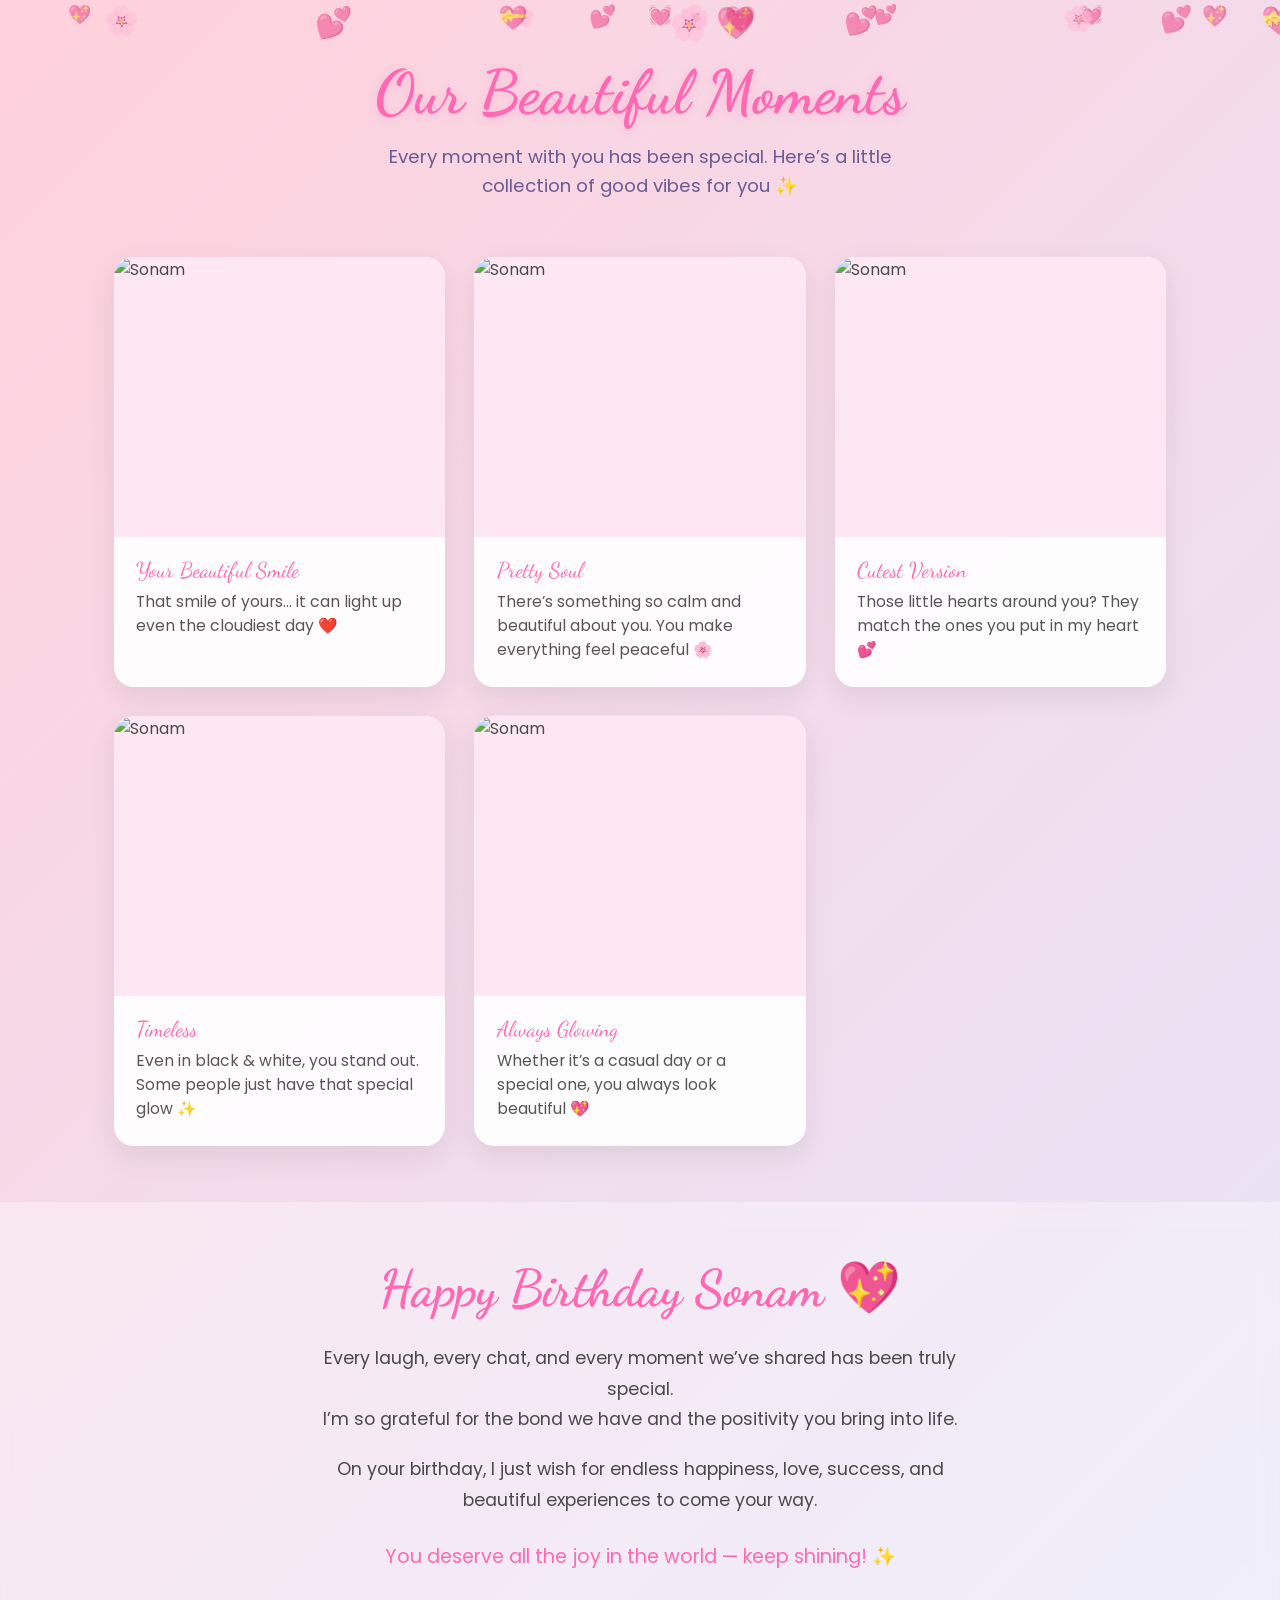
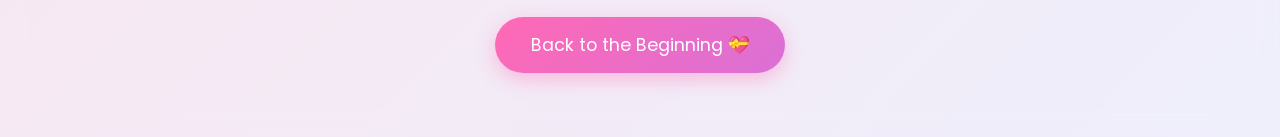
==== memories.html @ 36e0aed3 "Add files via upload" ====
<!DOCTYPE html>
<html lang="en">
<head>
    <meta charset="UTF-8">
    <meta name="viewport" content="width=device-width, initial-scale=1.0">
    <title>Beautiful Memories - Sonam ✨</title>
    <script src="https://cdnjs.cloudflare.com/ajax/libs/gsap/3.12.5/gsap.min.js"></script>
    <link href="https://fonts.googleapis.com/css2?family=Pacifico&family=Poppins:wght@300;400;500;600&family=Dancing+Script:wght@600;700&display=swap" rel="stylesheet">
    <style>
        * { margin: 0; padding: 0; box-sizing: border-box; }

        body {
            min-height: 100vh;
            background: linear-gradient(135deg, #ffd1dc 0%, #e6e6fa 25%, #ffefd5 50%, #e6e6fa 75%, #ffd1dc 100%);
            background-size: 400% 400%;
            animation: gradientFlow 18s ease infinite;
            font-family: 'Poppins', sans-serif;
            color: #4a4a4a;
            overflow-x: hidden;
        }

        @keyframes gradientFlow {
            0% { background-position: 0% 50%; }
            50% { background-position: 100% 50%; }
            100% { background-position: 0% 50%; }
        }

        .floating-hearts {
            position: fixed;
            inset: 0;
            pointer-events: none;
            z-index: 1;
        }

        .heart {
            position: absolute;
            font-size: 1.4rem;
            opacity: 0.6;
            animation: floatUp linear infinite;
        }

        @keyframes floatUp {
            0% { transform: translateY(100vh) rotate(0deg); opacity: 0; }
            10% { opacity: 0.7; }
            90% { opacity: 0.6; }
            100% { transform: translateY(-10vh) rotate(360deg); opacity: 0; }
        }

        .welcome {
            text-align: center;
            padding: 3.5rem 1.5rem 2rem;
            position: relative;
            z-index: 5;
        }

        .welcome h1 {
            font-family: 'Dancing Script', cursive;
            font-size: clamp(2.5rem, 6vw, 3.8rem);
            color: #ff69b4;
            text-shadow: 0 2px 10px rgba(255, 105, 180, 0.25);
            margin-bottom: 0.8rem;
        }

        .welcome p {
            font-size: 1.15rem;
            max-width: 560px;
            margin: 0 auto;
            line-height: 1.6;
            color: #6b5b95;
        }

        .memory-grid {
            max-width: 1100px;
            margin: 0 auto;
            padding: 1.5rem;
            display: grid;
            grid-template-columns: repeat(auto-fit, minmax(280px, 1fr));
            gap: 1.8rem;
            position: relative;
            z-index: 5;
        }

        .memory-card {
            background: rgba(255, 255, 255, 0.92);
            border-radius: 20px;
            overflow: hidden;
            box-shadow: 0 10px 30px rgba(0,0,0,0.08);
            transition: all 0.4s cubic-bezier(0.4, 0, 0.2, 1);
        }

        .memory-card:hover {
            transform: translateY(-10px) scale(1.02);
            box-shadow: 0 18px 40px rgba(255, 105, 180, 0.18);
        }

        .memory-img {
            width: 100%;
            height: 280px;
            object-fit: cover;
            display: block;
            background: #fce7f3;
        }

        .memory-content {
            padding: 1.3rem 1.4rem 1.5rem;
        }

        .memory-date {
            font-family: 'Dancing Script', cursive;
            color: #ff69b4;
            font-size: 1.35rem;
            margin-bottom: 0.4rem;
        }

        .memory-caption {
            font-size: 0.98rem;
            line-height: 1.55;
            color: #555;
        }

        .final-message {
            text-align: center;
            padding: 3.5rem 1.5rem 4rem;
            margin-top: 2rem;
            background: rgba(255, 255, 255, 0.35);
            backdrop-filter: blur(12px);
            position: relative;
            z-index: 5;
        }

        .final-message h2 {
            font-family: 'Dancing Script', cursive;
            font-size: clamp(2.2rem, 5vw, 3.2rem);
            color: #ff69b4;
            margin-bottom: 1.5rem;
            animation: heartbeat 2.2s ease-in-out infinite;
        }

        @keyframes heartbeat {
            0%, 100% { transform: scale(1); }
            50% { transform: scale(1.06); }
        }

        .final-message p {
            font-size: 1.1rem;
            max-width: 680px;
            margin: 0 auto 1.2rem;
            line-height: 1.75;
            color: #4a4a4a;
        }

        .back-btn {
            display: inline-block;
            margin-top: 1.5rem;
            padding: 0.95rem 2.2rem;
            background: linear-gradient(135deg, #ff69b4, #da70d6);
            color: white;
            border: none;
            border-radius: 50px;
            font-size: 1.1rem;
            font-family: 'Poppins', sans-serif;
            text-decoration: none;
            box-shadow: 0 6px 20px rgba(255, 105, 180, 0.4);
            transition: all 0.3s ease;
        }

        .back-btn:hover {
            transform: translateY(-4px);
            box-shadow: 0 10px 28px rgba(255, 105, 180, 0.55);
        }

        @media (max-width: 600px) {
            .memory-grid {
                grid-template-columns: 1fr;
            }
            .memory-img {
                height: 320px;
            }
        }
    </style>
</head>
<body>
    <div class="floating-hearts" id="hearts"></div>

    <section class="welcome">
        <h1>Our Beautiful Moments</h1>
        <p>Every moment with you has been special. Here’s a little collection of good vibes for you ✨</p>
    </section>

    <div class="memory-grid">
        <div class="memory-card">
            <img src="photos/photo1.jpg" alt="Sonam" class="memory-img">
            <div class="memory-content">
                <div class="memory-date">Your Beautiful Smile</div>
                <div class="memory-caption">That smile of yours… it can light up even the cloudiest day ❤️</div>
            </div>
        </div>

        <div class="memory-card">
            <img src="photos/photo2.jpg" alt="Sonam" class="memory-img">
            <div class="memory-content">
                <div class="memory-date">Pretty Soul</div>
                <div class="memory-caption">There’s something so calm and beautiful about you. You make everything feel peaceful 🌸</div>
            </div>
        </div>

        <div class="memory-card">
            <img src="photos/photo3.jpg" alt="Sonam" class="memory-img">
            <div class="memory-content">
                <div class="memory-date">Cutest Version</div>
                <div class="memory-caption">Those little hearts around you? They match the ones you put in my heart 💕</div>
            </div>
        </div>

        <div class="memory-card">
            <img src="photos/photo4.jpg" alt="Sonam" class="memory-img">
            <div class="memory-content">
                <div class="memory-date">Timeless</div>
                <div class="memory-caption">Even in black & white, you stand out. Some people just have that special glow ✨</div>
            </div>
        </div>

        <div class="memory-card">
            <img src="photos/photo5.jpg" alt="Sonam" class="memory-img">
            <div class="memory-content">
                <div class="memory-date">Always Glowing</div>
                <div class="memory-caption">Whether it’s a casual day or a special one, you always look beautiful 💖</div>
            </div>
        </div>
    </div>

    <section class="final-message">
        <h2>Happy Birthday Sonam 💖</h2>
        <p>
            Every laugh, every chat, and every moment we’ve shared has been truly special.<br>
            I’m so grateful for the bond we have and the positivity you bring into life.
        </p>
        <p>
            On your birthday, I just wish for endless happiness, love, success, and beautiful experiences to come your way.
        </p>
        <p style="font-size: 1.2rem; color: #ff69b4; margin-top: 1.5rem;">
            You deserve all the joy in the world — keep shining! ✨
        </p>
        <a href="index.html" class="back-btn">Back to the Beginning 💝</a>
    </section>

    <script>
        // Generate floating hearts
        const heartsContainer = document.getElementById('hearts');
        const heartEmojis = ['💝', '💖', '💗', '💓', '💕', '🌸', '✨'];
        
        for (let i = 0; i < 18; i++) {
            const heart = document.createElement('div');
            heart.className = 'heart';
            heart.textContent = heartEmojis[Math.floor(Math.random() * heartEmojis.length)];
            heart.style.left = Math.random() * 100 + 'vw';
            heart.style.animationDuration = (Math.random() * 8 + 10) + 's';
            heart.style.animationDelay = (Math.random() * 8) + 's';
            heart.style.fontSize = (Math.random() * 1 + 1.1) + 'rem';
            heartsContainer.appendChild(heart);
        }

        // Simple entrance animation
        gsap.from('.welcome', { opacity: 0, y: 30, duration: 1, ease: "power2.out" });
        gsap.from('.memory-card', { 
            opacity: 0, 
            y: 40, 
            duration: 0.8, 
            stagger: 0.12, 
            delay: 0.3,
            ease: "back.out(1.2)" 
        });
    </script>
</body>
</html>
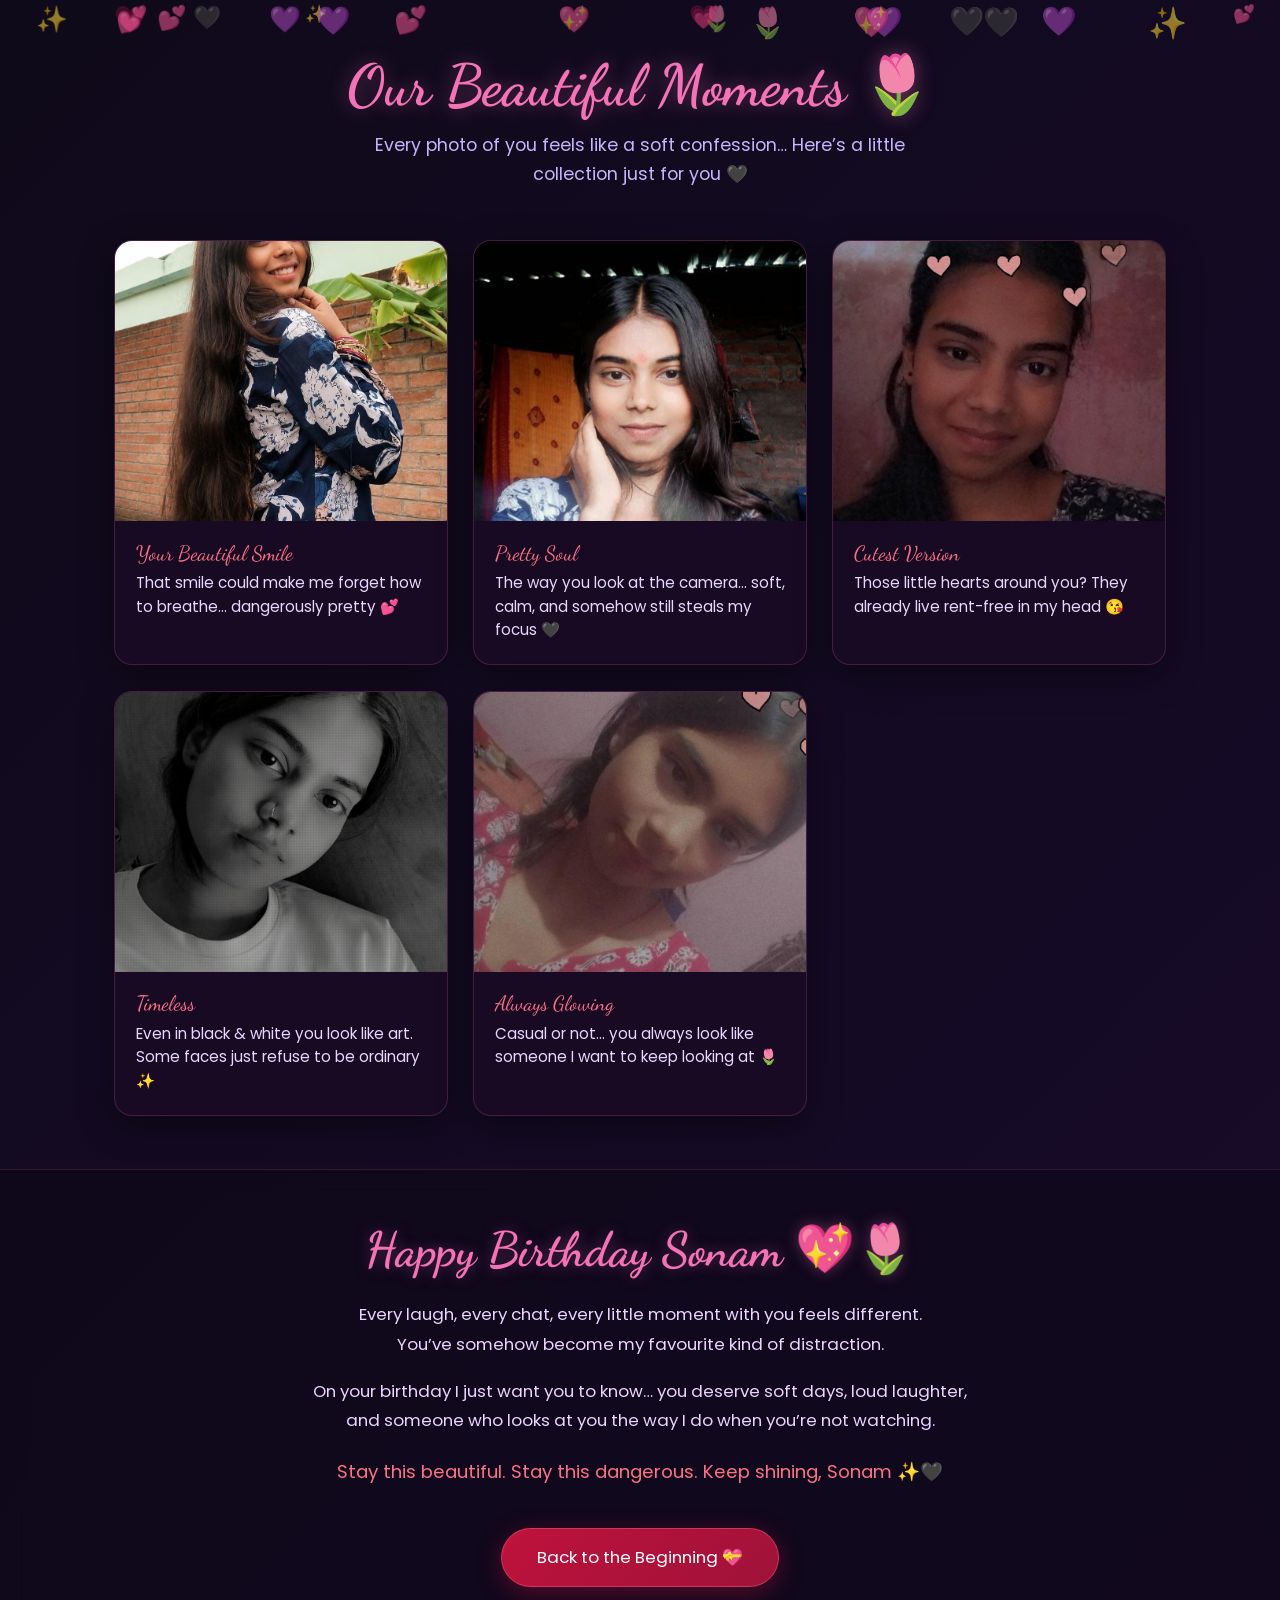
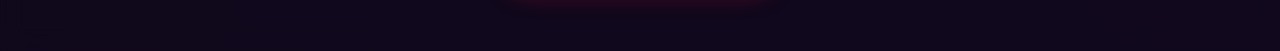
==== commit 03f8973c: "Add files via upload" ====
--- a/memories.html
+++ b/memories.html
@@ -3,7 +3,7 @@
 <head>
     <meta charset="UTF-8">
     <meta name="viewport" content="width=device-width, initial-scale=1.0">
-    <title>Beautiful Memories - Sonam ✨</title>
+    <title>Our Moments - Sonam ✨</title>
     <script src="https://cdnjs.cloudflare.com/ajax/libs/gsap/3.12.5/gsap.min.js"></script>
     <link href="https://fonts.googleapis.com/css2?family=Pacifico&family=Poppins:wght@300;400;500;600&family=Dancing+Script:wght@600;700&display=swap" rel="stylesheet">
     <style>
@@ -11,11 +11,11 @@
 
         body {
             min-height: 100vh;
-            background: linear-gradient(135deg, #ffd1dc 0%, #e6e6fa 25%, #ffefd5 50%, #e6e6fa 75%, #ffd1dc 100%);
+            background: linear-gradient(135deg, #0f0a1a 0%, #1a0b2e 30%, #2d0a1f 60%, #1a0520 100%);
             background-size: 400% 400%;
             animation: gradientFlow 18s ease infinite;
             font-family: 'Poppins', sans-serif;
-            color: #4a4a4a;
+            color: #f3e8ff;
             overflow-x: hidden;
         }
 
@@ -34,39 +34,39 @@
 
         .heart {
             position: absolute;
-            font-size: 1.4rem;
-            opacity: 0.6;
+            font-size: 1.35rem;
+            opacity: 0.55;
             animation: floatUp linear infinite;
         }
 
         @keyframes floatUp {
             0% { transform: translateY(100vh) rotate(0deg); opacity: 0; }
-            10% { opacity: 0.7; }
-            90% { opacity: 0.6; }
+            10% { opacity: 0.6; }
+            90% { opacity: 0.5; }
             100% { transform: translateY(-10vh) rotate(360deg); opacity: 0; }
         }
 
         .welcome {
             text-align: center;
-            padding: 3.5rem 1.5rem 2rem;
+            padding: 3.2rem 1.5rem 1.8rem;
             position: relative;
             z-index: 5;
         }
 
         .welcome h1 {
             font-family: 'Dancing Script', cursive;
-            font-size: clamp(2.5rem, 6vw, 3.8rem);
-            color: #ff69b4;
-            text-shadow: 0 2px 10px rgba(255, 105, 180, 0.25);
-            margin-bottom: 0.8rem;
+            font-size: clamp(2.4rem, 6vw, 3.6rem);
+            color: #f472b6;
+            text-shadow: 0 0 20px rgba(244, 114, 182, 0.4);
+            margin-bottom: 0.7rem;
         }
 
         .welcome p {
-            font-size: 1.15rem;
+            font-size: 1.1rem;
             max-width: 560px;
             margin: 0 auto;
             line-height: 1.6;
-            color: #6b5b95;
+            color: #c4b5fd;
         }
 
         .memory-grid {
@@ -75,22 +75,24 @@
             padding: 1.5rem;
             display: grid;
             grid-template-columns: repeat(auto-fit, minmax(280px, 1fr));
-            gap: 1.8rem;
+            gap: 1.6rem;
             position: relative;
             z-index: 5;
         }
 
         .memory-card {
-            background: rgba(255, 255, 255, 0.92);
-            border-radius: 20px;
+            background: rgba(25, 10, 35, 0.9);
+            border-radius: 18px;
             overflow: hidden;
-            box-shadow: 0 10px 30px rgba(0,0,0,0.08);
+            box-shadow: 0 10px 35px rgba(0,0,0,0.45);
+            border: 1px solid rgba(244, 114, 182, 0.2);
             transition: all 0.4s cubic-bezier(0.4, 0, 0.2, 1);
         }
 
         .memory-card:hover {
-            transform: translateY(-10px) scale(1.02);
-            box-shadow: 0 18px 40px rgba(255, 105, 180, 0.18);
+            transform: translateY(-8px) scale(1.02);
+            box-shadow: 0 18px 45px rgba(190, 18, 60, 0.25);
+            border-color: rgba(244, 114, 182, 0.4);
         }
 
         .memory-img {
@@ -98,84 +100,84 @@
             height: 280px;
             object-fit: cover;
             display: block;
-            background: #fce7f3;
+            opacity: 1 !important;
+            filter: none !important;
         }
 
         .memory-content {
-            padding: 1.3rem 1.4rem 1.5rem;
+            padding: 1.2rem 1.3rem 1.4rem;
         }
 
         .memory-date {
             font-family: 'Dancing Script', cursive;
-            color: #ff69b4;
-            font-size: 1.35rem;
-            margin-bottom: 0.4rem;
+            color: #fb7185;
+            font-size: 1.3rem;
+            margin-bottom: 0.35rem;
         }
 
         .memory-caption {
-            font-size: 0.98rem;
+            font-size: 0.95rem;
             line-height: 1.55;
-            color: #555;
+            color: #e9d5ff;
         }
 
         .final-message {
             text-align: center;
-            padding: 3.5rem 1.5rem 4rem;
-            margin-top: 2rem;
-            background: rgba(255, 255, 255, 0.35);
+            padding: 3.2rem 1.5rem 4rem;
+            margin-top: 1.8rem;
+            background: rgba(15, 8, 25, 0.7);
             backdrop-filter: blur(12px);
             position: relative;
             z-index: 5;
+            border-top: 1px solid rgba(244, 114, 182, 0.15);
         }
 
         .final-message h2 {
             font-family: 'Dancing Script', cursive;
-            font-size: clamp(2.2rem, 5vw, 3.2rem);
-            color: #ff69b4;
-            margin-bottom: 1.5rem;
+            font-size: clamp(2.1rem, 5vw, 3rem);
+            color: #f472b6;
+            margin-bottom: 1.4rem;
             animation: heartbeat 2.2s ease-in-out infinite;
+            text-shadow: 0 0 15px rgba(244, 114, 182, 0.35);
         }
 
         @keyframes heartbeat {
             0%, 100% { transform: scale(1); }
-            50% { transform: scale(1.06); }
+            50% { transform: scale(1.05); }
         }
 
         .final-message p {
-            font-size: 1.1rem;
+            font-size: 1.05rem;
             max-width: 680px;
-            margin: 0 auto 1.2rem;
+            margin: 0 auto 1.1rem;
             line-height: 1.75;
-            color: #4a4a4a;
+            color: #e9d5ff;
         }
 
         .back-btn {
             display: inline-block;
-            margin-top: 1.5rem;
+            margin-top: 1.4rem;
             padding: 0.95rem 2.2rem;
-            background: linear-gradient(135deg, #ff69b4, #da70d6);
+            background: linear-gradient(135deg, #be123c, #9f1239);
             color: white;
-            border: none;
+            border: 1px solid rgba(251, 113, 133, 0.4);
             border-radius: 50px;
-            font-size: 1.1rem;
+            font-size: 1.05rem;
             font-family: 'Poppins', sans-serif;
             text-decoration: none;
-            box-shadow: 0 6px 20px rgba(255, 105, 180, 0.4);
+            box-shadow: 0 6px 25px rgba(190, 18, 60, 0.4);
             transition: all 0.3s ease;
         }
 
         .back-btn:hover {
             transform: translateY(-4px);
-            box-shadow: 0 10px 28px rgba(255, 105, 180, 0.55);
+            background: linear-gradient(135deg, #e11d48, #be123c);
+            box-shadow: 0 10px 30px rgba(190, 18, 60, 0.55);
         }
 
         @media (max-width: 600px) {
-            .memory-grid {
-                grid-template-columns: 1fr;
-            }
-            .memory-img {
-                height: 320px;
-            }
+            .memory-grid { grid-template-columns: 1fr; }
+            .memory-img { height: 320px; }
         }
     </style>
 </head>
@@ -183,91 +185,89 @@
     <div class="floating-hearts" id="hearts"></div>
 
     <section class="welcome">
-        <h1>Our Beautiful Moments</h1>
-        <p>Every moment with you has been special. Here’s a little collection of good vibes for you ✨</p>
+        <h1>Our Beautiful Moments 🌷</h1>
+        <p>Every photo of you feels like a soft confession… Here’s a little collection just for you 🖤</p>
     </section>
 
     <div class="memory-grid">
         <div class="memory-card">
-            <img src="photos/photo1.jpg" alt="Sonam" class="memory-img">
+            <img src="photos/photo1.jpg" alt="Sonam" class="memory-img" loading="eager">
             <div class="memory-content">
                 <div class="memory-date">Your Beautiful Smile</div>
-                <div class="memory-caption">That smile of yours… it can light up even the cloudiest day ❤️</div>
-            </div>
-        </div>
-
-        <div class="memory-card">
-            <img src="photos/photo2.jpg" alt="Sonam" class="memory-img">
+                <div class="memory-caption">That smile could make me forget how to breathe… dangerously pretty 💕</div>
+            </div>
+        </div>
+
+        <div class="memory-card">
+            <img src="photos/photo2.jpg" alt="Sonam" class="memory-img" loading="eager">
             <div class="memory-content">
                 <div class="memory-date">Pretty Soul</div>
-                <div class="memory-caption">There’s something so calm and beautiful about you. You make everything feel peaceful 🌸</div>
-            </div>
-        </div>
-
-        <div class="memory-card">
-            <img src="photos/photo3.jpg" alt="Sonam" class="memory-img">
+                <div class="memory-caption">The way you look at the camera… soft, calm, and somehow still steals my focus 🖤</div>
+            </div>
+        </div>
+
+        <div class="memory-card">
+            <img src="photos/photo3.jpg" alt="Sonam" class="memory-img" loading="eager">
             <div class="memory-content">
                 <div class="memory-date">Cutest Version</div>
-                <div class="memory-caption">Those little hearts around you? They match the ones you put in my heart 💕</div>
-            </div>
-        </div>
-
-        <div class="memory-card">
-            <img src="photos/photo4.jpg" alt="Sonam" class="memory-img">
+                <div class="memory-caption">Those little hearts around you? They already live rent-free in my head 😘</div>
+            </div>
+        </div>
+
+        <div class="memory-card">
+            <img src="photos/photo4.jpg" alt="Sonam" class="memory-img" loading="eager">
             <div class="memory-content">
                 <div class="memory-date">Timeless</div>
-                <div class="memory-caption">Even in black & white, you stand out. Some people just have that special glow ✨</div>
-            </div>
-        </div>
-
-        <div class="memory-card">
-            <img src="photos/photo5.jpg" alt="Sonam" class="memory-img">
+                <div class="memory-caption">Even in black & white you look like art. Some faces just refuse to be ordinary ✨</div>
+            </div>
+        </div>
+
+        <div class="memory-card">
+            <img src="photos/photo5.jpg" alt="Sonam" class="memory-img" loading="eager">
             <div class="memory-content">
                 <div class="memory-date">Always Glowing</div>
-                <div class="memory-caption">Whether it’s a casual day or a special one, you always look beautiful 💖</div>
+                <div class="memory-caption">Casual or not… you always look like someone I want to keep looking at 🌷</div>
             </div>
         </div>
     </div>
 
     <section class="final-message">
-        <h2>Happy Birthday Sonam 💖</h2>
+        <h2>Happy Birthday Sonam 💖🌷</h2>
         <p>
-            Every laugh, every chat, and every moment we’ve shared has been truly special.<br>
-            I’m so grateful for the bond we have and the positivity you bring into life.
+            Every laugh, every chat, every little moment with you feels different.<br>
+            You’ve somehow become my favourite kind of distraction.
         </p>
         <p>
-            On your birthday, I just wish for endless happiness, love, success, and beautiful experiences to come your way.
+            On your birthday I just want you to know… you deserve soft days, loud laughter, and someone who looks at you the way I do when you’re not watching.
         </p>
-        <p style="font-size: 1.2rem; color: #ff69b4; margin-top: 1.5rem;">
-            You deserve all the joy in the world — keep shining! ✨
+        <p style="font-size: 1.15rem; color: #fb7185; margin-top: 1.3rem;">
+            Stay this beautiful. Stay this dangerous. Keep shining, Sonam ✨🖤
         </p>
         <a href="index.html" class="back-btn">Back to the Beginning 💝</a>
     </section>
 
     <script>
-        // Generate floating hearts
         const heartsContainer = document.getElementById('hearts');
-        const heartEmojis = ['💝', '💖', '💗', '💓', '💕', '🌸', '✨'];
+        const heartEmojis = ['🌷', '💖', '💗', '🖤', '💕', '🌹', '💜', '✨'];
         
-        for (let i = 0; i < 18; i++) {
+        for (let i = 0; i < 20; i++) {
             const heart = document.createElement('div');
             heart.className = 'heart';
             heart.textContent = heartEmojis[Math.floor(Math.random() * heartEmojis.length)];
             heart.style.left = Math.random() * 100 + 'vw';
             heart.style.animationDuration = (Math.random() * 8 + 10) + 's';
             heart.style.animationDelay = (Math.random() * 8) + 's';
-            heart.style.fontSize = (Math.random() * 1 + 1.1) + 'rem';
+            heart.style.fontSize = (Math.random() * 0.9 + 1.1) + 'rem';
             heartsContainer.appendChild(heart);
         }
 
-        // Simple entrance animation
         gsap.from('.welcome', { opacity: 0, y: 30, duration: 1, ease: "power2.out" });
         gsap.from('.memory-card', { 
             opacity: 0, 
             y: 40, 
-            duration: 0.8, 
+            duration: 0.75, 
             stagger: 0.12, 
-            delay: 0.3,
+            delay: 0.25,
             ease: "back.out(1.2)" 
         });
     </script>
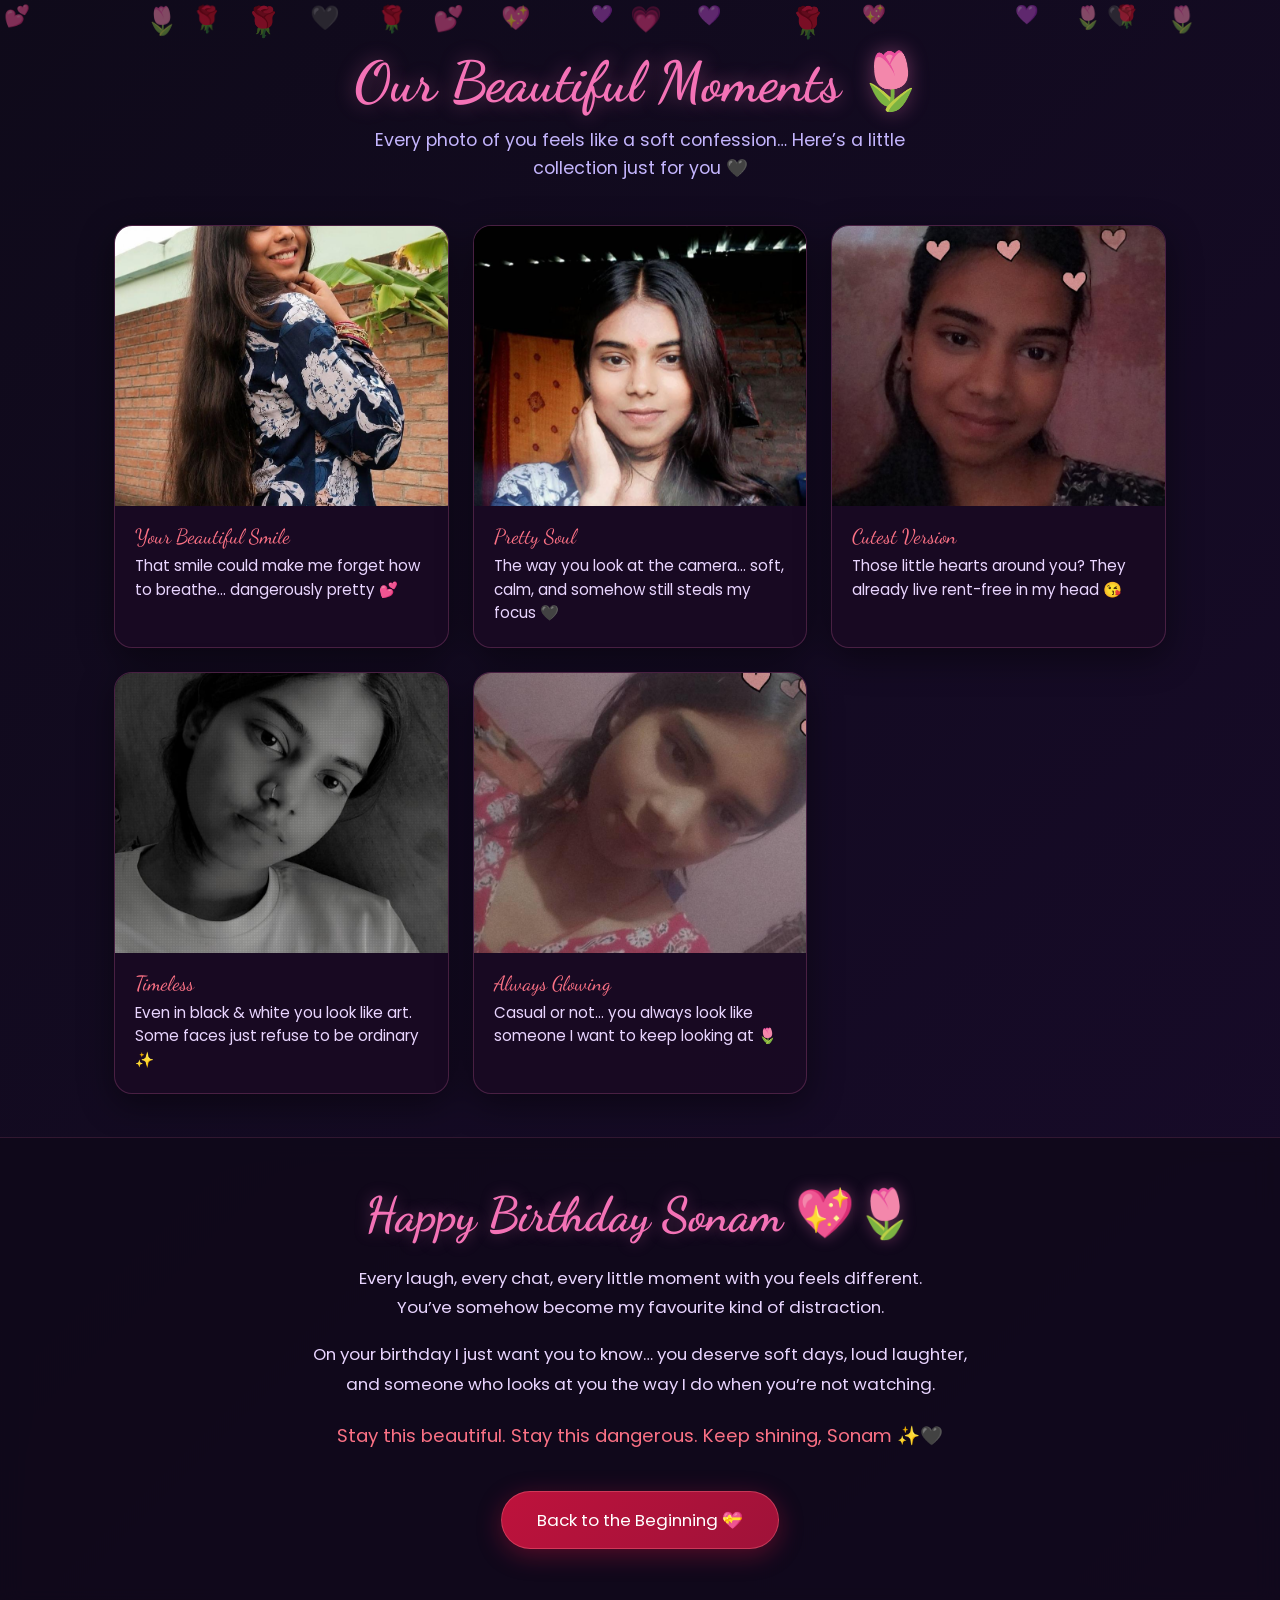
==== commit f4a11608: "Add files via upload" ====
--- a/memories.html
+++ b/memories.html
@@ -35,30 +35,30 @@
         .heart {
             position: absolute;
             font-size: 1.35rem;
-            opacity: 0.55;
+            opacity: 0.5;
             animation: floatUp linear infinite;
         }
 
         @keyframes floatUp {
             0% { transform: translateY(100vh) rotate(0deg); opacity: 0; }
-            10% { opacity: 0.6; }
-            90% { opacity: 0.5; }
+            15% { opacity: 0.55; }
+            85% { opacity: 0.45; }
             100% { transform: translateY(-10vh) rotate(360deg); opacity: 0; }
         }
 
         .welcome {
             text-align: center;
-            padding: 3.2rem 1.5rem 1.8rem;
+            padding: 3rem 1.5rem 1.5rem;
             position: relative;
             z-index: 5;
         }
 
         .welcome h1 {
             font-family: 'Dancing Script', cursive;
-            font-size: clamp(2.4rem, 6vw, 3.6rem);
+            font-size: clamp(2.4rem, 6vw, 3.5rem);
             color: #f472b6;
             text-shadow: 0 0 20px rgba(244, 114, 182, 0.4);
-            margin-bottom: 0.7rem;
+            margin-bottom: 0.6rem;
         }
 
         .welcome p {
@@ -72,26 +72,27 @@
         .memory-grid {
             max-width: 1100px;
             margin: 0 auto;
-            padding: 1.5rem;
+            padding: 1.2rem 1.5rem;
             display: grid;
             grid-template-columns: repeat(auto-fit, minmax(280px, 1fr));
-            gap: 1.6rem;
+            gap: 1.5rem;
             position: relative;
             z-index: 5;
         }
 
         .memory-card {
-            background: rgba(25, 10, 35, 0.9);
+            background: rgba(25, 10, 35, 0.92);
             border-radius: 18px;
             overflow: hidden;
             box-shadow: 0 10px 35px rgba(0,0,0,0.45);
-            border: 1px solid rgba(244, 114, 182, 0.2);
-            transition: all 0.4s cubic-bezier(0.4, 0, 0.2, 1);
+            border: 1px solid rgba(244, 114, 182, 0.22);
+            transition: transform 0.35s ease, box-shadow 0.35s ease;
+            opacity: 1 !important; /* Force visible */
         }
 
         .memory-card:hover {
-            transform: translateY(-8px) scale(1.02);
-            box-shadow: 0 18px 45px rgba(190, 18, 60, 0.25);
+            transform: translateY(-8px);
+            box-shadow: 0 16px 40px rgba(190, 18, 60, 0.28);
             border-color: rgba(244, 114, 182, 0.4);
         }
 
@@ -102,17 +103,18 @@
             display: block;
             opacity: 1 !important;
             filter: none !important;
+            background: #1a0b2e;
         }
 
         .memory-content {
-            padding: 1.2rem 1.3rem 1.4rem;
+            padding: 1.15rem 1.25rem 1.35rem;
         }
 
         .memory-date {
             font-family: 'Dancing Script', cursive;
             color: #fb7185;
-            font-size: 1.3rem;
-            margin-bottom: 0.35rem;
+            font-size: 1.28rem;
+            margin-bottom: 0.3rem;
         }
 
         .memory-caption {
@@ -123,9 +125,9 @@
 
         .final-message {
             text-align: center;
-            padding: 3.2rem 1.5rem 4rem;
-            margin-top: 1.8rem;
-            background: rgba(15, 8, 25, 0.7);
+            padding: 3rem 1.5rem 4rem;
+            margin-top: 1.5rem;
+            background: rgba(15, 8, 25, 0.75);
             backdrop-filter: blur(12px);
             position: relative;
             z-index: 5;
@@ -136,7 +138,7 @@
             font-family: 'Dancing Script', cursive;
             font-size: clamp(2.1rem, 5vw, 3rem);
             color: #f472b6;
-            margin-bottom: 1.4rem;
+            margin-bottom: 1.3rem;
             animation: heartbeat 2.2s ease-in-out infinite;
             text-shadow: 0 0 15px rgba(244, 114, 182, 0.35);
         }
@@ -156,7 +158,7 @@
 
         .back-btn {
             display: inline-block;
-            margin-top: 1.4rem;
+            margin-top: 1.3rem;
             padding: 0.95rem 2.2rem;
             background: linear-gradient(135deg, #be123c, #9f1239);
             color: white;
@@ -170,9 +172,8 @@
         }
 
         .back-btn:hover {
-            transform: translateY(-4px);
+            transform: translateY(-3px);
             background: linear-gradient(135deg, #e11d48, #be123c);
-            box-shadow: 0 10px 30px rgba(190, 18, 60, 0.55);
         }
 
         @media (max-width: 600px) {
@@ -247,29 +248,33 @@
     </section>
 
     <script>
+        // Floating hearts
         const heartsContainer = document.getElementById('hearts');
         const heartEmojis = ['🌷', '💖', '💗', '🖤', '💕', '🌹', '💜', '✨'];
         
-        for (let i = 0; i < 20; i++) {
+        for (let i = 0; i < 18; i++) {
             const heart = document.createElement('div');
             heart.className = 'heart';
             heart.textContent = heartEmojis[Math.floor(Math.random() * heartEmojis.length)];
             heart.style.left = Math.random() * 100 + 'vw';
-            heart.style.animationDuration = (Math.random() * 8 + 10) + 's';
-            heart.style.animationDelay = (Math.random() * 8) + 's';
-            heart.style.fontSize = (Math.random() * 0.9 + 1.1) + 'rem';
+            heart.style.animationDuration = (Math.random() * 8 + 11) + 's';
+            heart.style.animationDelay = (Math.random() * 9) + 's';
+            heart.style.fontSize = (Math.random() * 0.8 + 1.1) + 'rem';
             heartsContainer.appendChild(heart);
         }
 
-        gsap.from('.welcome', { opacity: 0, y: 30, duration: 1, ease: "power2.out" });
-        gsap.from('.memory-card', { 
-            opacity: 0, 
-            y: 40, 
-            duration: 0.75, 
-            stagger: 0.12, 
-            delay: 0.25,
-            ease: "back.out(1.2)" 
-        });
+        // Simple fade-in without risk of stuck opacity
+        if (typeof gsap !== 'undefined') {
+            gsap.from('.welcome', { opacity: 0, y: 25, duration: 0.9, ease: "power2.out" });
+            gsap.from('.memory-card', { 
+                y: 30, 
+                duration: 0.7, 
+                stagger: 0.1, 
+                delay: 0.2,
+                ease: "power2.out",
+                clearProps: "all"   // important: removes inline styles after animation
+            });
+        }
     </script>
 </body>
 </html>
